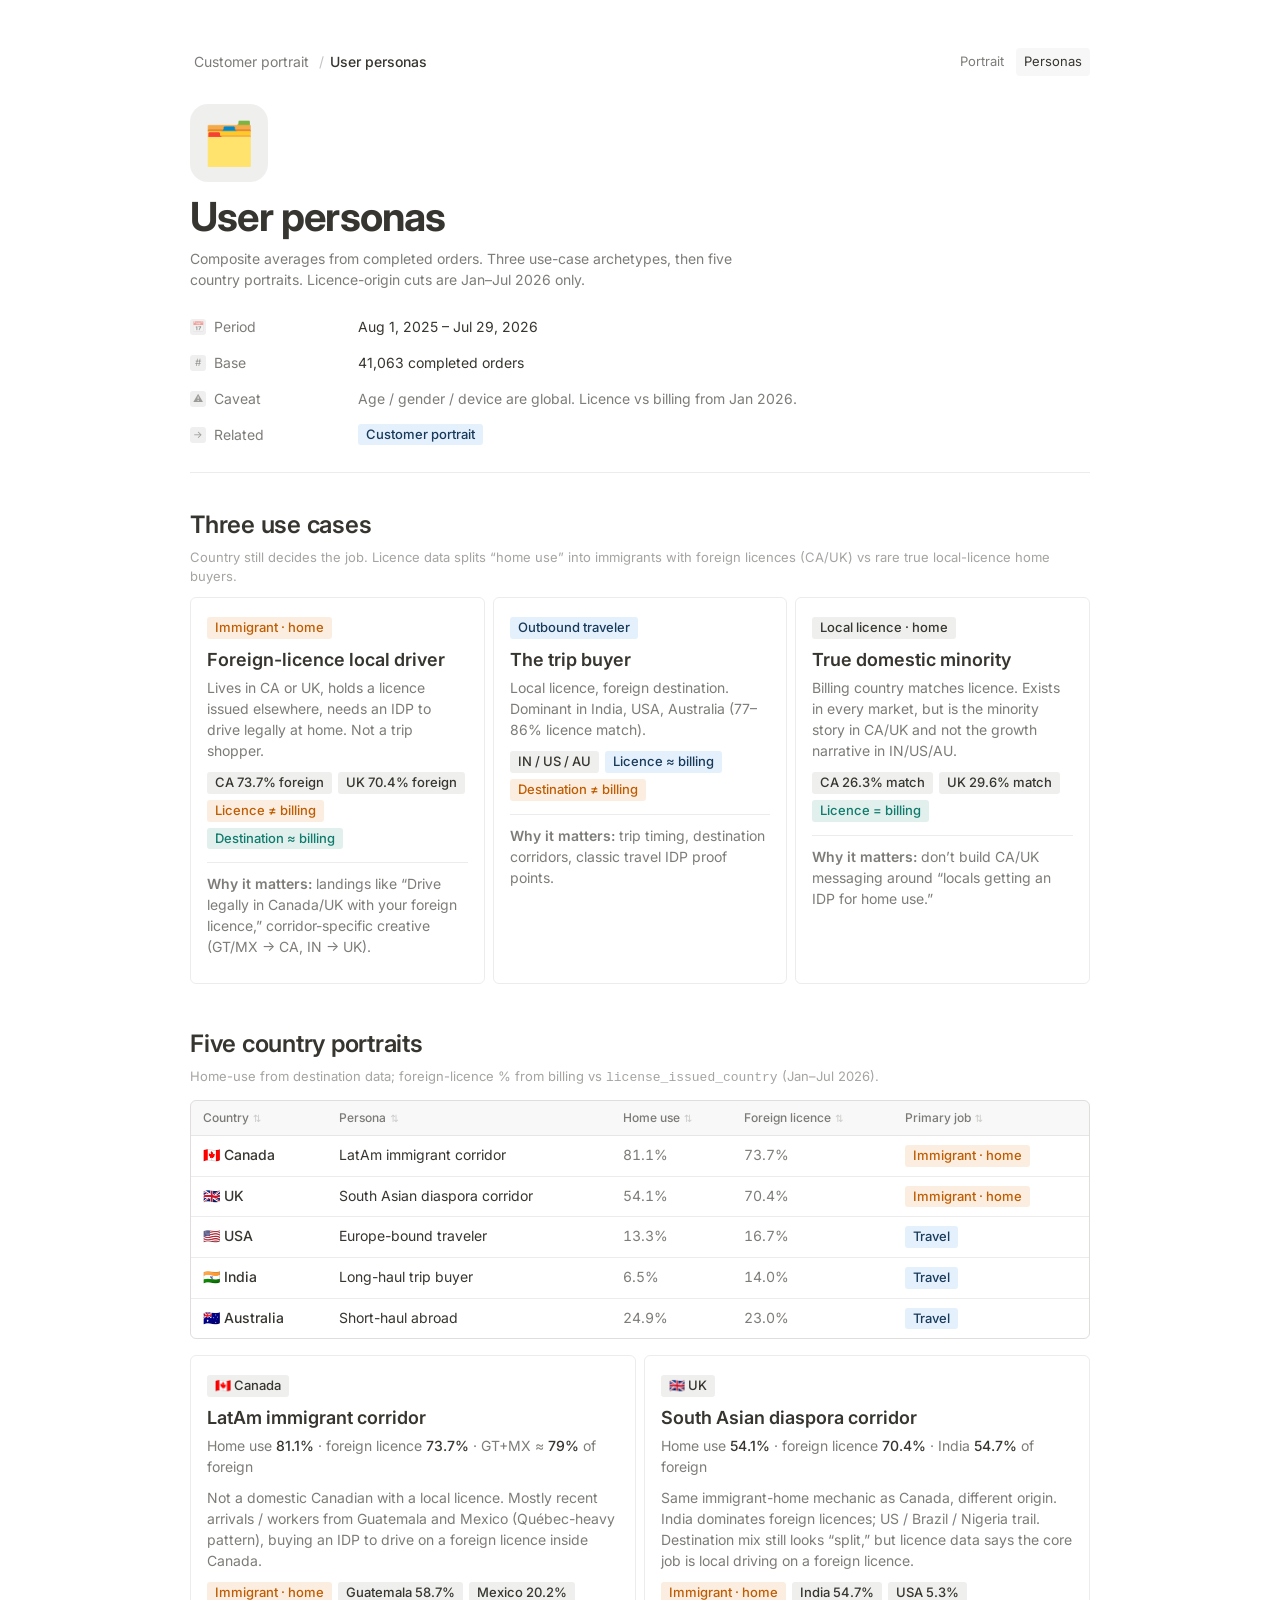
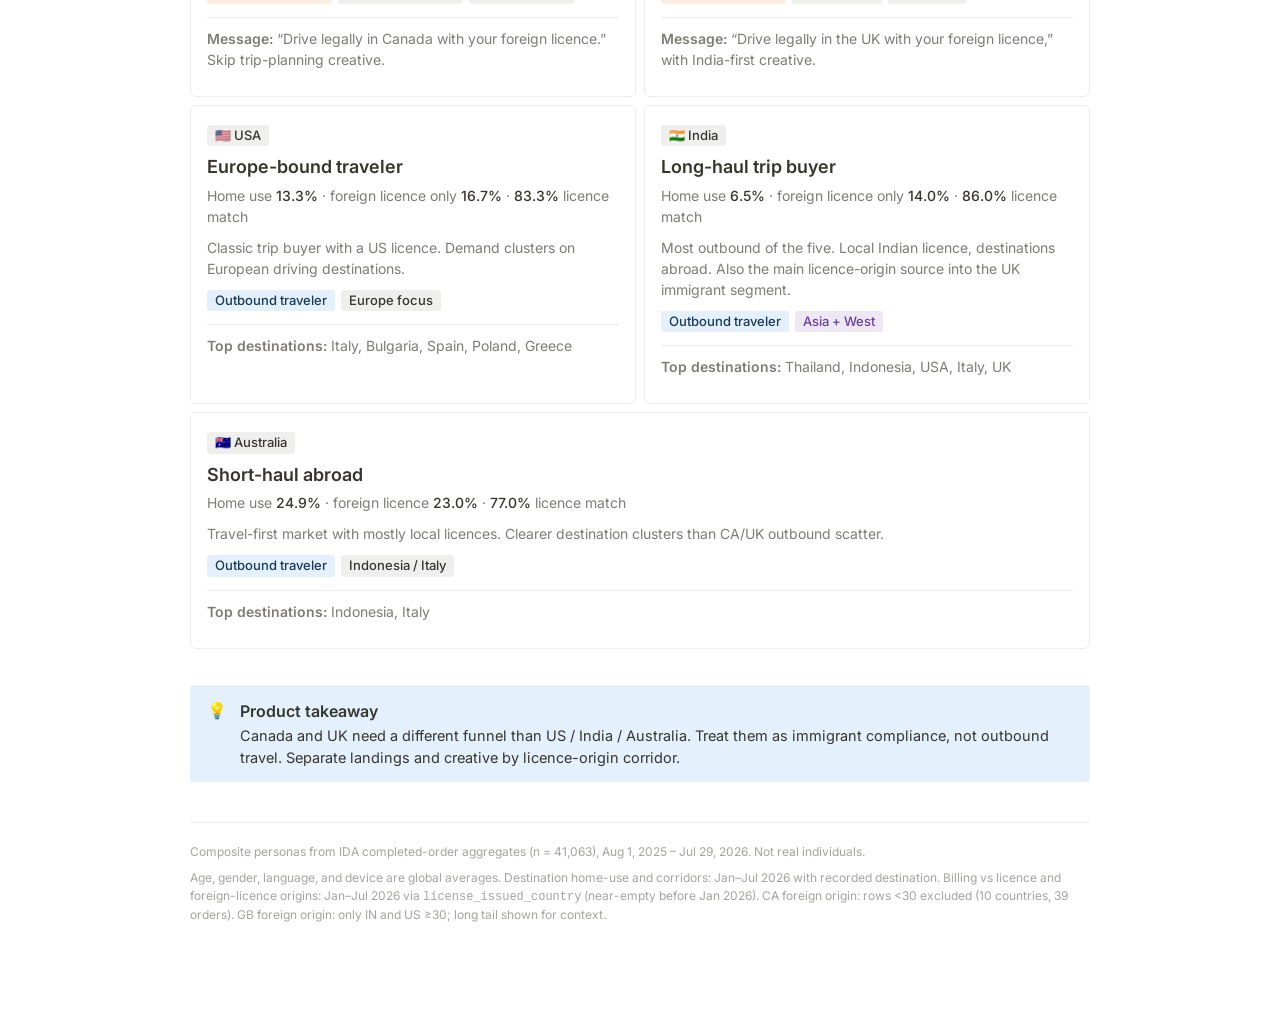
==== personas/index.html @ d4d8a725 "Serve portrait at / and personas at /personas, add favicon. Drop long HTML filenames and keep old pa" ====
<!DOCTYPE html>
<html lang="en">
<head>
<meta charset="UTF-8">
<meta name="viewport" content="width=device-width, initial-scale=1">
<title>User personas · IDA</title>
<link rel="preconnect" href="https://fonts.googleapis.com">
<link rel="preconnect" href="https://fonts.gstatic.com" crossorigin>
<link href="https://fonts.googleapis.com/css2?family=Inter:wght@400;500;600;700&display=swap" rel="stylesheet">
<link rel="stylesheet" href="../notion.css">
<link rel="icon" href="../favicon.svg" type="image/svg+xml">
</head>
<body>
<div class="page">
  <div class="topbar">
    <div class="crumbs">
      <a href="/">Customer portrait</a>
      <span class="sep">/</span>
      <span class="current">User personas</span>
    </div>
    <div class="toplinks">
      <a href="/">Portrait</a>
      <a class="active" href="/personas">Personas</a>
    </div>
  </div>

  <div class="page-icon" aria-hidden="true">🗂️</div>
  <h1>User personas</h1>
  <p class="page-desc">Composite averages from completed orders. Three use-case archetypes, then five country portraits. Licence-origin cuts are Jan–Jul 2026 only.</p>

  <div class="props">
    <div class="prop"><div class="k"><span class="dot">📅</span>Period</div><div class="v">Aug 1, 2025 – Jul 29, 2026</div></div>
    <div class="prop"><div class="k"><span class="dot">#</span>Base</div><div class="v">41,063 completed orders</div></div>
    <div class="prop"><div class="k"><span class="dot">⚠</span>Caveat</div><div class="v muted">Age / gender / device are global. Licence vs billing from Jan 2026.</div></div>
    <div class="prop"><div class="k"><span class="dot">→</span>Related</div><div class="v"><a href="/" style="color:inherit;"><span class="tag blue">Customer portrait</span></a></div></div>
  </div>

  <section>
    <h2>Three use cases</h2>
    <p class="caption">Country still decides the job. Licence data splits “home use” into immigrants with foreign licences (CA/UK) vs rare true local-licence home buyers.</p>
    <div class="persona-grid" style="grid-template-columns:1fr 1fr 1fr;">
      <div class="persona">
        <div style="margin-bottom:8px;"><span class="tag orange">Immigrant · home</span></div>
        <h3>Foreign-licence local driver</h3>
        <p>Lives in CA or UK, holds a licence issued elsewhere, needs an IDP to drive legally at home. Not a trip shopper.</p>
        <div class="chips">
          <span class="tag gray">CA 73.7% foreign</span>
          <span class="tag gray">UK 70.4% foreign</span>
          <span class="tag orange">Licence ≠ billing</span>
          <span class="tag green">Destination ≈ billing</span>
        </div>
        <p class="why"><strong>Why it matters:</strong> landings like “Drive legally in Canada/UK with your foreign licence,” corridor-specific creative (GT/MX → CA, IN → UK).</p>
      </div>
      <div class="persona">
        <div style="margin-bottom:8px;"><span class="tag blue">Outbound traveler</span></div>
        <h3>The trip buyer</h3>
        <p>Local licence, foreign destination. Dominant in India, USA, Australia (77–86% licence match).</p>
        <div class="chips">
          <span class="tag gray">IN / US / AU</span>
          <span class="tag blue">Licence ≈ billing</span>
          <span class="tag orange">Destination ≠ billing</span>
        </div>
        <p class="why"><strong>Why it matters:</strong> trip timing, destination corridors, classic travel IDP proof points.</p>
      </div>
      <div class="persona">
        <div style="margin-bottom:8px;"><span class="tag gray">Local licence · home</span></div>
        <h3>True domestic minority</h3>
        <p>Billing country matches licence. Exists in every market, but is the minority story in CA/UK and not the growth narrative in IN/US/AU.</p>
        <div class="chips">
          <span class="tag gray">CA 26.3% match</span>
          <span class="tag gray">UK 29.6% match</span>
          <span class="tag green">Licence = billing</span>
        </div>
        <p class="why"><strong>Why it matters:</strong> don’t build CA/UK messaging around “locals getting an IDP for home use.”</p>
      </div>
    </div>
  </section>

  <section>
    <h2>Five country portraits</h2>
    <p class="caption">Home-use from destination data; foreign-licence % from billing vs <code>license_issued_country</code> (Jan–Jul 2026).</p>

    <div class="db">
      <table>
        <thead>
          <tr>
            <th>Country</th>
            <th>Persona</th>
            <th>Home use</th>
            <th>Foreign licence</th>
            <th>Primary job</th>
          </tr>
        </thead>
        <tbody>
          <tr>
            <td class="title">🇨🇦 Canada</td>
            <td>LatAm immigrant corridor</td>
            <td class="num">81.1%</td>
            <td class="num">73.7%</td>
            <td><span class="tag orange">Immigrant · home</span></td>
          </tr>
          <tr>
            <td class="title">🇬🇧 UK</td>
            <td>South Asian diaspora corridor</td>
            <td class="num">54.1%</td>
            <td class="num">70.4%</td>
            <td><span class="tag orange">Immigrant · home</span></td>
          </tr>
          <tr>
            <td class="title">🇺🇸 USA</td>
            <td>Europe-bound traveler</td>
            <td class="num">13.3%</td>
            <td class="num">16.7%</td>
            <td><span class="tag blue">Travel</span></td>
          </tr>
          <tr>
            <td class="title">🇮🇳 India</td>
            <td>Long-haul trip buyer</td>
            <td class="num">6.5%</td>
            <td class="num">14.0%</td>
            <td><span class="tag blue">Travel</span></td>
          </tr>
          <tr>
            <td class="title">🇦🇺 Australia</td>
            <td>Short-haul abroad</td>
            <td class="num">24.9%</td>
            <td class="num">23.0%</td>
            <td><span class="tag blue">Travel</span></td>
          </tr>
        </tbody>
      </table>
    </div>

    <div class="persona-grid" style="margin-top:16px;">
      <div class="persona">
        <div style="margin-bottom:8px;"><span class="tag gray">🇨🇦 Canada</span></div>
        <h3>LatAm immigrant corridor</h3>
        <p class="meta-line">Home use <b>81.1%</b> · foreign licence <b>73.7%</b> · GT+MX ≈ <b>79%</b> of foreign</p>
        <p>Not a domestic Canadian with a local licence. Mostly recent arrivals / workers from Guatemala and Mexico (Québec-heavy pattern), buying an IDP to drive on a foreign licence inside Canada.</p>
        <div class="chips">
          <span class="tag orange">Immigrant · home</span>
          <span class="tag gray">Guatemala 58.7%</span>
          <span class="tag gray">Mexico 20.2%</span>
        </div>
        <p class="why"><strong>Message:</strong> “Drive legally in Canada with your foreign licence.” Skip trip-planning creative.</p>
      </div>

      <div class="persona">
        <div style="margin-bottom:8px;"><span class="tag gray">🇬🇧 UK</span></div>
        <h3>South Asian diaspora corridor</h3>
        <p class="meta-line">Home use <b>54.1%</b> · foreign licence <b>70.4%</b> · India <b>54.7%</b> of foreign</p>
        <p>Same immigrant-home mechanic as Canada, different origin. India dominates foreign licences; US / Brazil / Nigeria trail. Destination mix still looks “split,” but licence data says the core job is local driving on a foreign licence.</p>
        <div class="chips">
          <span class="tag orange">Immigrant · home</span>
          <span class="tag gray">India 54.7%</span>
          <span class="tag gray">USA 5.3%</span>
        </div>
        <p class="why"><strong>Message:</strong> “Drive legally in the UK with your foreign licence,” with India-first creative.</p>
      </div>

      <div class="persona">
        <div style="margin-bottom:8px;"><span class="tag gray">🇺🇸 USA</span></div>
        <h3>Europe-bound traveler</h3>
        <p class="meta-line">Home use <b>13.3%</b> · foreign licence only <b>16.7%</b> · <b>83.3%</b> licence match</p>
        <p>Classic trip buyer with a US licence. Demand clusters on European driving destinations.</p>
        <div class="chips">
          <span class="tag blue">Outbound traveler</span>
          <span class="tag gray">Europe focus</span>
        </div>
        <p class="why"><strong>Top destinations:</strong> Italy, Bulgaria, Spain, Poland, Greece</p>
      </div>

      <div class="persona">
        <div style="margin-bottom:8px;"><span class="tag gray">🇮🇳 India</span></div>
        <h3>Long-haul trip buyer</h3>
        <p class="meta-line">Home use <b>6.5%</b> · foreign licence only <b>14.0%</b> · <b>86.0%</b> licence match</p>
        <p>Most outbound of the five. Local Indian licence, destinations abroad. Also the main licence-origin source into the UK immigrant segment.</p>
        <div class="chips">
          <span class="tag blue">Outbound traveler</span>
          <span class="tag purple">Asia + West</span>
        </div>
        <p class="why"><strong>Top destinations:</strong> Thailand, Indonesia, USA, Italy, UK</p>
      </div>

      <div class="persona" style="grid-column:1 / -1;">
        <div style="margin-bottom:8px;"><span class="tag gray">🇦🇺 Australia</span></div>
        <h3>Short-haul abroad</h3>
        <p class="meta-line">Home use <b>24.9%</b> · foreign licence <b>23.0%</b> · <b>77.0%</b> licence match</p>
        <p>Travel-first market with mostly local licences. Clearer destination clusters than CA/UK outbound scatter.</p>
        <div class="chips">
          <span class="tag blue">Outbound traveler</span>
          <span class="tag gray">Indonesia / Italy</span>
        </div>
        <p class="why"><strong>Top destinations:</strong> Indonesia, Italy</p>
      </div>
    </div>
  </section>

  <div class="callout" style="margin-top:8px;">
    <div class="ico">💡</div>
    <div class="body">
      <strong>Product takeaway</strong>
      <p>Canada and UK need a different funnel than US / India / Australia. Treat them as immigrant compliance, not outbound travel. Separate landings and creative by licence-origin corridor.</p>
    </div>
  </div>

  <div class="sources">
    <p>Composite personas from IDA completed-order aggregates (n = 41,063), Aug 1, 2025 – Jul 29, 2026. Not real individuals.</p>
    <p>Age, gender, language, and device are global averages. Destination home-use and corridors: Jan–Jul 2026 with recorded destination. Billing vs licence and foreign-licence origins: Jan–Jul 2026 via <code>license_issued_country</code> (near-empty before Jan 2026). CA foreign origin: rows &lt;30 excluded (10 countries, 39 orders). GB foreign origin: only IN and US ≥30; long tail shown for context.</p>
  </div>
</div>
<script src="../tablesort.js"></script>
</body>
</html>
---- notion.css ----
/* Notion-like report shell */
:root{
  --bg:#ffffff;
  --app:#f7f7f5;
  --text:#37352f;
  --text2:rgba(55,53,47,.65);
  --text3:rgba(55,53,47,.45);
  --border:rgba(55,53,47,.09);
  --border2:rgba(55,53,47,.16);
  --hover:rgba(55,53,47,.04);
  --blue:#2383e2;
  --blue-bg:rgba(35,131,226,.12);
  --blue-text:#183a5a;
  --gray-bg:rgba(55,53,47,.08);
  --green-bg:rgba(15,123,108,.12);
  --green-text:#0f7b6c;
  --orange-bg:rgba(217,115,13,.12);
  --orange-text:#c05c00;
  --pink-bg:rgba(173,26,114,.1);
  --pink-text:#9a2f6a;
  --brown-bg:rgba(100,71,58,.12);
  --brown-text:#64473a;
  --yellow-bg:rgba(203,145,47,.16);
  --yellow-text:#8a6a1f;
  --red-bg:rgba(212,76,71,.12);
  --red-text:#c4554d;
  --purple-bg:rgba(105,64,165,.12);
  --purple-text:#6940a5;
  --track:#ebebea;
  --fill:#37352f;
  --fill2:#2383e2;
  --radius:4px;
}
*{box-sizing:border-box;}
html{background:var(--app);}
body{
  margin:0;
  background:var(--bg);
  color:var(--text);
  font-family:Inter,ui-sans-serif,system-ui,-apple-system,BlinkMacSystemFont,"Segoe UI",Helvetica,Arial,sans-serif;
  font-size:16px;
  line-height:1.5;
  -webkit-font-smoothing:antialiased;
}
a{color:inherit;}
.page{
  max-width:900px;
  margin:0 auto;
  min-height:100vh;
  padding:48px 0 96px;
  background:var(--bg);
}
@media (max-width:900px){
  .page{padding:32px 24px 64px;}
}

/* chrome */
.topbar{
  display:flex; align-items:center; justify-content:space-between;
  gap:16px; margin:0 0 28px; font-size:14px; color:var(--text2);
}
.crumbs{display:flex; align-items:center; gap:6px; flex-wrap:wrap; min-width:0;}
.crumbs a{
  color:var(--text2); text-decoration:none; padding:2px 4px; border-radius:var(--radius);
}
.crumbs a:hover{background:var(--hover);}
.crumbs .sep{opacity:.45;}
.crumbs .current{color:var(--text); font-weight:500;}
.toplinks{display:flex; gap:4px; flex-shrink:0;}
.toplinks a{
  text-decoration:none; color:var(--text2); font-size:13px;
  padding:4px 8px; border-radius:var(--radius);
}
.toplinks a:hover,.toplinks a.active{background:var(--hover); color:var(--text);}

/* title block */
.page-icon{
  width:78px; height:78px; border-radius:18px;
  display:flex; align-items:center; justify-content:center;
  font-size:42px; line-height:1; margin:0 0 12px;
  background:var(--gray-bg);
}
h1{
  font-size:40px; font-weight:700; letter-spacing:-0.02em;
  line-height:1.15; margin:0 0 8px; color:var(--text);
}
.page-desc{
  font-size:14px; color:var(--text2); margin:0 0 20px; max-width:42em;
}

/* properties like Notion */
.props{
  display:flex; flex-direction:column; gap:2px;
  margin:0 0 28px; padding-bottom:20px; border-bottom:1px solid var(--border);
}
.prop{
  display:grid; grid-template-columns:160px 1fr; gap:8px;
  align-items:center; min-height:34px; padding:2px 0;
  font-size:14px;
}
.prop .k{color:var(--text2); display:flex; align-items:center; gap:8px;}
.prop .k .dot{
  width:16px; height:16px; border-radius:3px; background:var(--gray-bg);
  display:inline-flex; align-items:center; justify-content:center;
  font-size:10px; color:var(--text3);
}
.prop .v{color:var(--text);}
.prop .v.muted{color:var(--text2);}

/* tags / selects */
.tag{
  display:inline-flex; align-items:center;
  font-size:13px; font-weight:500; line-height:1.2;
  padding:3px 8px; border-radius:3px; margin:1px 2px 1px 0;
  white-space:nowrap;
}
.tag.gray{background:var(--gray-bg); color:var(--text);}
.tag.blue{background:var(--blue-bg); color:var(--blue-text);}
.tag.green{background:var(--green-bg); color:var(--green-text);}
.tag.orange{background:var(--orange-bg); color:var(--orange-text);}
.tag.yellow{background:var(--yellow-bg); color:var(--yellow-text);}
.tag.pink{background:var(--pink-bg); color:var(--pink-text);}
.tag.brown{background:var(--brown-bg); color:var(--brown-text);}
.tag.red{background:var(--red-bg); color:var(--red-text);}
.tag.purple{background:var(--purple-bg); color:var(--purple-text);}

/* blocks */
section{margin:0 0 36px;}
h2{
  font-size:24px; font-weight:600; letter-spacing:-0.01em;
  margin:0 0 8px; padding-top:8px; line-height:1.3;
}
h3{
  font-size:18px; font-weight:600; margin:0 0 6px; line-height:1.3;
}
.note,.caption{
  font-size:13px; color:var(--text3); margin:0 0 12px; line-height:1.45;
}
p{margin:0 0 8px;}
.divider{
  height:1px; background:var(--border); margin:8px 0 28px; border:0;
}

/* callout */
.callout{
  display:flex; gap:12px; align-items:flex-start;
  background:var(--blue-bg); border-radius:4px;
  padding:14px 16px; margin:0 0 28px;
}
.callout.green{background:var(--green-bg);}
.callout.orange{background:var(--orange-bg);}
.callout.gray{background:var(--gray-bg);}
.callout .ico{
  flex-shrink:0; width:22px; text-align:center; font-size:16px; line-height:1.4;
}
.callout .body{min-width:0;}
.callout .body strong{display:block; font-weight:600; margin-bottom:2px;}
.callout .body p{margin:0; font-size:14.5px; line-height:1.5; color:var(--text);}

/* hero metric */
.hero-metric{
  display:flex; flex-direction:column; gap:2px;
  padding:4px 0 20px;
}
.hero-metric .num{
  font-size:48px; font-weight:700; letter-spacing:-0.03em; line-height:1.1;
}
.hero-metric .lbl{font-size:14px; color:var(--text2);}

/* KPI as property-ish tiles */
.kpi-row{
  display:grid; grid-template-columns:repeat(4,1fr); gap:8px;
  margin:0 0 28px;
}
.kpi{
  background:var(--hover); border-radius:6px; padding:12px 14px;
}
.kpi .l{font-size:12px; color:var(--text2); margin-bottom:4px;}
.kpi .v{font-size:22px; font-weight:600; letter-spacing:-0.02em;}

/* bars */
.bar-list{display:flex; flex-direction:column; gap:6px;}
.bar{
  display:grid; grid-template-columns:120px 1fr 52px; gap:10px;
  align-items:center; padding:4px 6px; border-radius:4px;
}
.bar .name{font-size:14px; color:var(--text);}
.bar .track{height:6px; background:var(--track); border-radius:3px; overflow:hidden;}
.bar .fill{height:100%; border-radius:3px; background:var(--fill2);}
.bar .fill.dark{background:var(--fill);}
.bar .fill.pink{background:#ad1a72;}
.bar .pct{font-size:13px; color:var(--text2); text-align:right; font-variant-numeric:tabular-nums;}

/* gender */
.gender{
  display:flex; height:28px; border-radius:4px; overflow:hidden; margin:8px 0;
  font-size:12px; font-weight:500;
}
.gender > div{display:flex; align-items:center; justify-content:center; padding:0 8px;}
.gender .m{background:var(--blue-bg); color:var(--blue-text);}
.gender .f{background:var(--orange-bg); color:var(--orange-text);}
.legend{display:flex; gap:14px; margin-top:8px; font-size:13px; color:var(--text2);}
.legend span{display:inline-flex; align-items:center; gap:6px;}
.sw{width:10px; height:10px; border-radius:2px; display:inline-block;}

/* columns / corridors */
.cols{display:grid; grid-template-columns:repeat(3,1fr); gap:8px; margin:8px 0 12px;}
.col{
  background:var(--hover); border-radius:6px; padding:12px 14px;
}
.col .lbl{font-size:13px; font-weight:500; margin-bottom:8px;}
.col .list{font-size:14px; color:var(--text2); line-height:1.7;}
.col .list div{padding:1px 0;}

/* device cards → notion blocks */
.device-grid{display:grid; grid-template-columns:1fr 1fr; gap:8px;}
.device-grid.three{grid-template-columns:1fr 1fr 1fr;}
.device{
  border:1px solid var(--border); border-radius:6px; padding:14px 16px;
}
.device .l{font-size:13px; color:var(--text2); margin-bottom:2px;}
.device .v{font-size:20px; font-weight:600; letter-spacing:-0.02em;}
.device .v span{font-size:13px; font-weight:400; color:var(--text2);}
.device .m{font-size:13px; color:var(--text2); margin-top:6px;}

/* table (database vibe) */
.db{
  border:1px solid var(--border2); border-radius:6px; overflow:hidden;
  margin:8px 0 12px; font-size:14px;
}
.db table{width:100%; border-collapse:collapse;}
.db th,.db td{
  text-align:left; padding:8px 12px; border-bottom:1px solid var(--border);
  vertical-align:top;
}
.db th{
  font-size:12px; font-weight:500; color:var(--text2);
  background:rgba(55,53,47,.03);
}
.db th.sortable{
  cursor:pointer; user-select:none; white-space:nowrap;
}
.db th.sortable:hover{background:rgba(55,53,47,.06); color:var(--text);}
.db th.sortable .sort-ind{
  display:inline-block; margin-left:4px; opacity:.35; font-size:10px; vertical-align:middle;
}
.db th.sortable .sort-ind::after{content:"⇅";}
.db th.sortable[data-sort="asc"] .sort-ind{opacity:.9;}
.db th.sortable[data-sort="asc"] .sort-ind::after{content:"↑";}
.db th.sortable[data-sort="desc"] .sort-ind{opacity:.9;}
.db th.sortable[data-sort="desc"] .sort-ind::after{content:"↓";}
.db tr:last-child td{border-bottom:0;}
.db tbody tr:hover td{background:var(--hover);}
.db .num{font-variant-numeric:tabular-nums; color:var(--text2);}
.db .title{font-weight:500;}

/* personas */
.persona-grid{display:grid; grid-template-columns:1fr 1fr; gap:8px;}
.persona{
  border:1px solid var(--border); border-radius:6px; padding:16px;
}
.persona > p{font-size:14px; color:var(--text2); line-height:1.5; margin:0 0 10px;}
.chips{display:flex; flex-wrap:wrap; gap:4px; margin:0 0 12px;}
.why{
  font-size:13px; color:var(--text); line-height:1.45; margin:0;
  padding-top:10px; border-top:1px solid var(--border);
}
.why strong{font-weight:600;}
.meta-line{font-size:13px; color:var(--text2); margin:0 0 8px;}
.meta-line b{color:var(--text); font-weight:500;}

/* footer / source */
.sources{
  margin-top:40px; padding-top:20px; border-top:1px solid var(--border);
  font-size:12px; color:var(--text3); line-height:1.5;
}
.sources p{margin:0 0 8px;}

@media (max-width:720px){
  .kpi-row,.cols,.device-grid,.device-grid.three,.persona-grid{grid-template-columns:1fr !important;}
  .prop{grid-template-columns:1fr; gap:2px; padding:6px 0;}
  .bar{grid-template-columns:100px 1fr 44px;}
  h1{font-size:32px;}
}
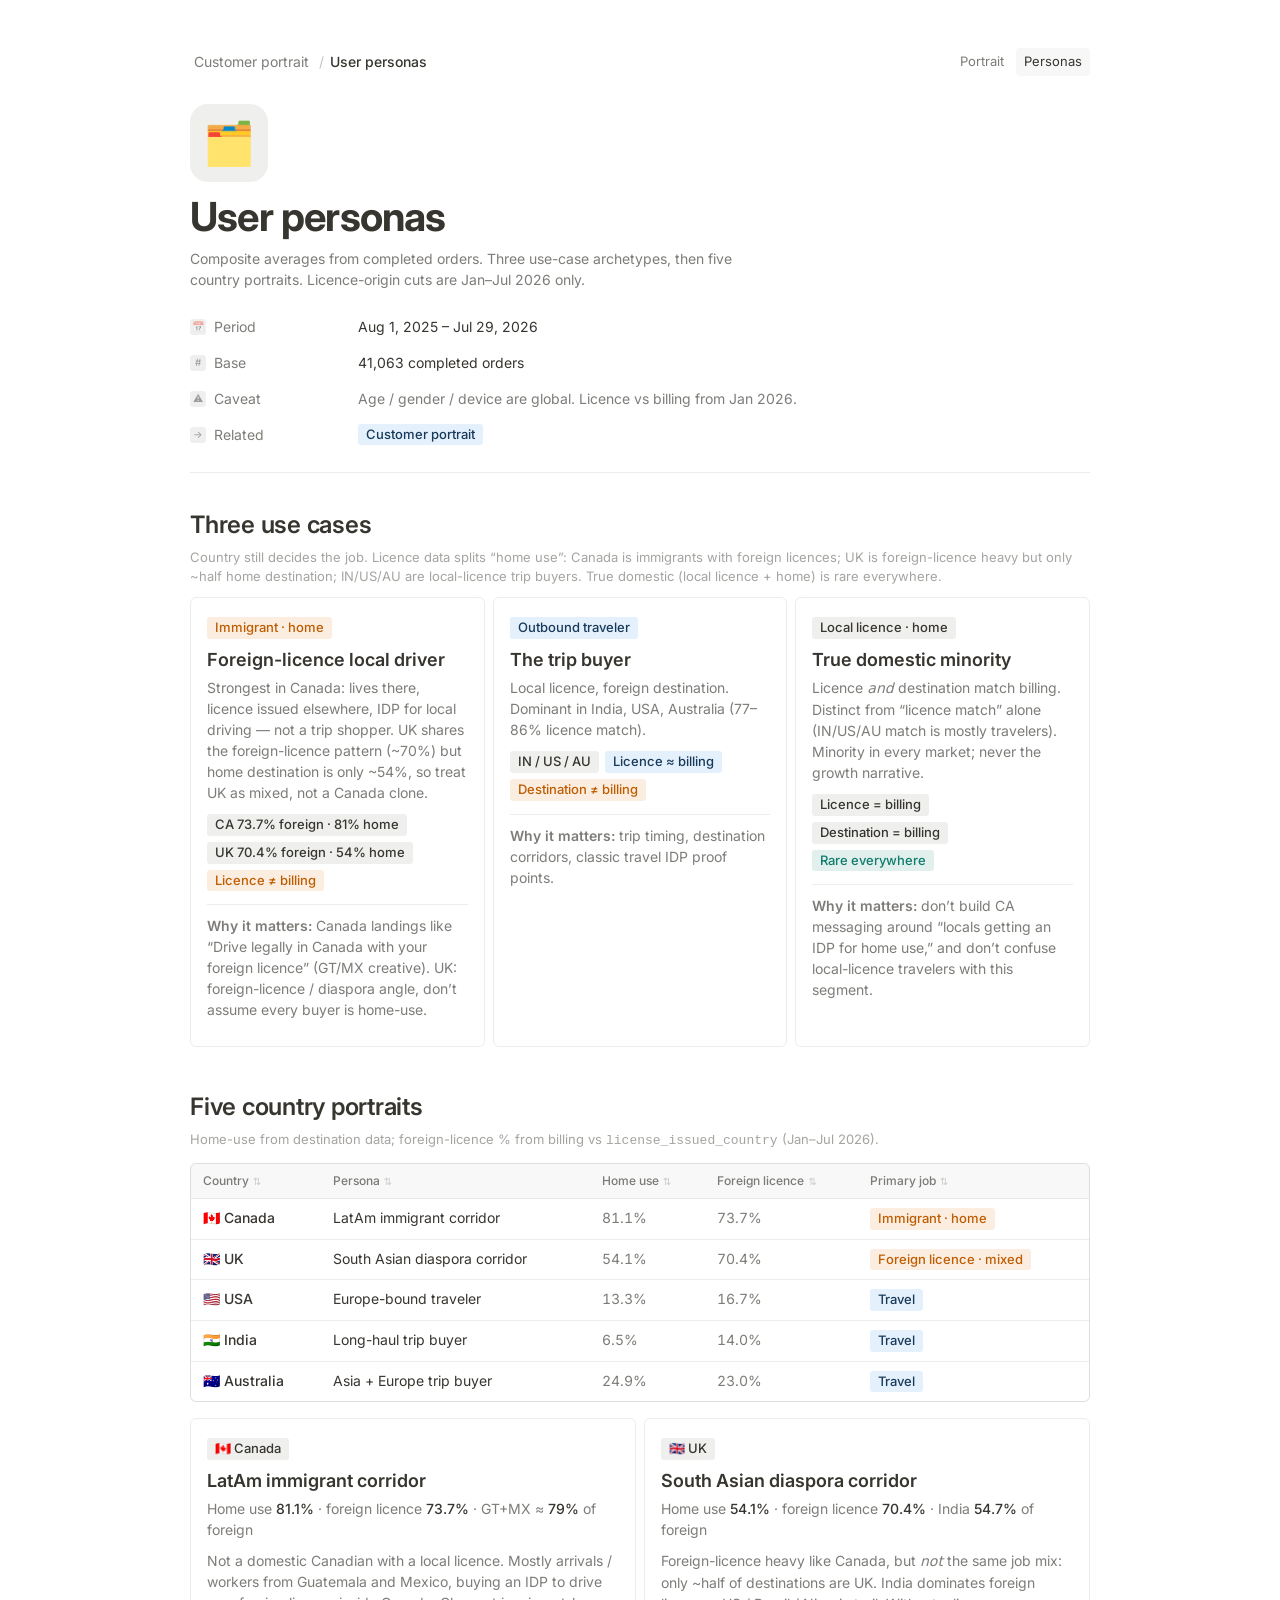
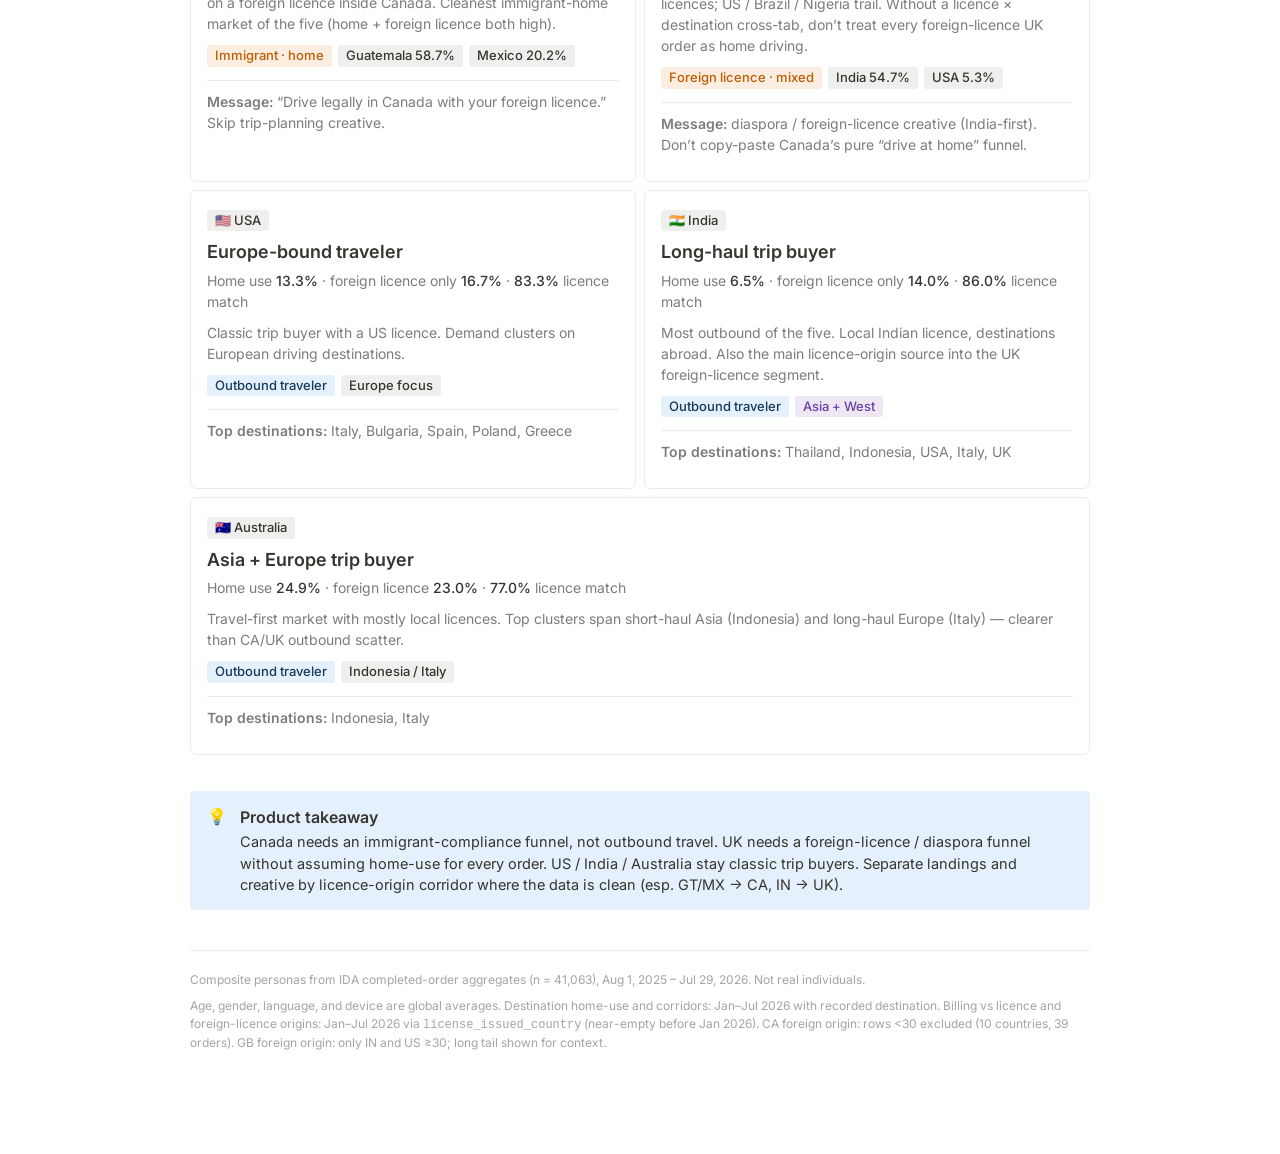
==== commit 3df4a3a7: "Fix narrative contradictions: UK as mixed, CA ≠ UK, drop unsupported claims. Separate Canada immigra" ====
--- a/personas/index.html
+++ b/personas/index.html
@@ -37,19 +37,18 @@
 
   <section>
     <h2>Three use cases</h2>
-    <p class="caption">Country still decides the job. Licence data splits “home use” into immigrants with foreign licences (CA/UK) vs rare true local-licence home buyers.</p>
+    <p class="caption">Country still decides the job. Licence data splits “home use”: Canada is immigrants with foreign licences; UK is foreign-licence heavy but only ~half home destination; IN/US/AU are local-licence trip buyers. True domestic (local licence + home) is rare everywhere.</p>
     <div class="persona-grid" style="grid-template-columns:1fr 1fr 1fr;">
       <div class="persona">
         <div style="margin-bottom:8px;"><span class="tag orange">Immigrant · home</span></div>
         <h3>Foreign-licence local driver</h3>
-        <p>Lives in CA or UK, holds a licence issued elsewhere, needs an IDP to drive legally at home. Not a trip shopper.</p>
-        <div class="chips">
-          <span class="tag gray">CA 73.7% foreign</span>
-          <span class="tag gray">UK 70.4% foreign</span>
+        <p>Strongest in Canada: lives there, licence issued elsewhere, IDP for local driving — not a trip shopper. UK shares the foreign-licence pattern (~70%) but home destination is only ~54%, so treat UK as mixed, not a Canada clone.</p>
+        <div class="chips">
+          <span class="tag gray">CA 73.7% foreign · 81% home</span>
+          <span class="tag gray">UK 70.4% foreign · 54% home</span>
           <span class="tag orange">Licence ≠ billing</span>
-          <span class="tag green">Destination ≈ billing</span>
-        </div>
-        <p class="why"><strong>Why it matters:</strong> landings like “Drive legally in Canada/UK with your foreign licence,” corridor-specific creative (GT/MX → CA, IN → UK).</p>
+        </div>
+        <p class="why"><strong>Why it matters:</strong> Canada landings like “Drive legally in Canada with your foreign licence” (GT/MX creative). UK: foreign-licence / diaspora angle, don’t assume every buyer is home-use.</p>
       </div>
       <div class="persona">
         <div style="margin-bottom:8px;"><span class="tag blue">Outbound traveler</span></div>
@@ -65,13 +64,13 @@
       <div class="persona">
         <div style="margin-bottom:8px;"><span class="tag gray">Local licence · home</span></div>
         <h3>True domestic minority</h3>
-        <p>Billing country matches licence. Exists in every market, but is the minority story in CA/UK and not the growth narrative in IN/US/AU.</p>
-        <div class="chips">
-          <span class="tag gray">CA 26.3% match</span>
-          <span class="tag gray">UK 29.6% match</span>
-          <span class="tag green">Licence = billing</span>
-        </div>
-        <p class="why"><strong>Why it matters:</strong> don’t build CA/UK messaging around “locals getting an IDP for home use.”</p>
+        <p>Licence <em>and</em> destination match billing. Distinct from “licence match” alone (IN/US/AU match is mostly travelers). Minority in every market; never the growth narrative.</p>
+        <div class="chips">
+          <span class="tag gray">Licence = billing</span>
+          <span class="tag gray">Destination = billing</span>
+          <span class="tag green">Rare everywhere</span>
+        </div>
+        <p class="why"><strong>Why it matters:</strong> don’t build CA messaging around “locals getting an IDP for home use,” and don’t confuse local-licence travelers with this segment.</p>
       </div>
     </div>
   </section>
@@ -104,7 +103,7 @@
             <td>South Asian diaspora corridor</td>
             <td class="num">54.1%</td>
             <td class="num">70.4%</td>
-            <td><span class="tag orange">Immigrant · home</span></td>
+            <td><span class="tag orange">Foreign licence · mixed</span></td>
           </tr>
           <tr>
             <td class="title">🇺🇸 USA</td>
@@ -122,7 +121,7 @@
           </tr>
           <tr>
             <td class="title">🇦🇺 Australia</td>
-            <td>Short-haul abroad</td>
+            <td>Asia + Europe trip buyer</td>
             <td class="num">24.9%</td>
             <td class="num">23.0%</td>
             <td><span class="tag blue">Travel</span></td>
@@ -136,7 +135,7 @@
         <div style="margin-bottom:8px;"><span class="tag gray">🇨🇦 Canada</span></div>
         <h3>LatAm immigrant corridor</h3>
         <p class="meta-line">Home use <b>81.1%</b> · foreign licence <b>73.7%</b> · GT+MX ≈ <b>79%</b> of foreign</p>
-        <p>Not a domestic Canadian with a local licence. Mostly recent arrivals / workers from Guatemala and Mexico (Québec-heavy pattern), buying an IDP to drive on a foreign licence inside Canada.</p>
+        <p>Not a domestic Canadian with a local licence. Mostly arrivals / workers from Guatemala and Mexico, buying an IDP to drive on a foreign licence inside Canada. Cleanest immigrant-home market of the five (home + foreign licence both high).</p>
         <div class="chips">
           <span class="tag orange">Immigrant · home</span>
           <span class="tag gray">Guatemala 58.7%</span>
@@ -149,13 +148,13 @@
         <div style="margin-bottom:8px;"><span class="tag gray">🇬🇧 UK</span></div>
         <h3>South Asian diaspora corridor</h3>
         <p class="meta-line">Home use <b>54.1%</b> · foreign licence <b>70.4%</b> · India <b>54.7%</b> of foreign</p>
-        <p>Same immigrant-home mechanic as Canada, different origin. India dominates foreign licences; US / Brazil / Nigeria trail. Destination mix still looks “split,” but licence data says the core job is local driving on a foreign licence.</p>
-        <div class="chips">
-          <span class="tag orange">Immigrant · home</span>
+        <p>Foreign-licence heavy like Canada, but <em>not</em> the same job mix: only ~half of destinations are UK. India dominates foreign licences; US / Brazil / Nigeria trail. Without a licence × destination cross-tab, don’t treat every foreign-licence UK order as home driving.</p>
+        <div class="chips">
+          <span class="tag orange">Foreign licence · mixed</span>
           <span class="tag gray">India 54.7%</span>
           <span class="tag gray">USA 5.3%</span>
         </div>
-        <p class="why"><strong>Message:</strong> “Drive legally in the UK with your foreign licence,” with India-first creative.</p>
+        <p class="why"><strong>Message:</strong> diaspora / foreign-licence creative (India-first). Don’t copy-paste Canada’s pure “drive at home” funnel.</p>
       </div>
 
       <div class="persona">
@@ -174,7 +173,7 @@
         <div style="margin-bottom:8px;"><span class="tag gray">🇮🇳 India</span></div>
         <h3>Long-haul trip buyer</h3>
         <p class="meta-line">Home use <b>6.5%</b> · foreign licence only <b>14.0%</b> · <b>86.0%</b> licence match</p>
-        <p>Most outbound of the five. Local Indian licence, destinations abroad. Also the main licence-origin source into the UK immigrant segment.</p>
+        <p>Most outbound of the five. Local Indian licence, destinations abroad. Also the main licence-origin source into the UK foreign-licence segment.</p>
         <div class="chips">
           <span class="tag blue">Outbound traveler</span>
           <span class="tag purple">Asia + West</span>
@@ -184,9 +183,9 @@
 
       <div class="persona" style="grid-column:1 / -1;">
         <div style="margin-bottom:8px;"><span class="tag gray">🇦🇺 Australia</span></div>
-        <h3>Short-haul abroad</h3>
+        <h3>Asia + Europe trip buyer</h3>
         <p class="meta-line">Home use <b>24.9%</b> · foreign licence <b>23.0%</b> · <b>77.0%</b> licence match</p>
-        <p>Travel-first market with mostly local licences. Clearer destination clusters than CA/UK outbound scatter.</p>
+        <p>Travel-first market with mostly local licences. Top clusters span short-haul Asia (Indonesia) and long-haul Europe (Italy) — clearer than CA/UK outbound scatter.</p>
         <div class="chips">
           <span class="tag blue">Outbound traveler</span>
           <span class="tag gray">Indonesia / Italy</span>
@@ -200,7 +199,7 @@
     <div class="ico">💡</div>
     <div class="body">
       <strong>Product takeaway</strong>
-      <p>Canada and UK need a different funnel than US / India / Australia. Treat them as immigrant compliance, not outbound travel. Separate landings and creative by licence-origin corridor.</p>
+      <p>Canada needs an immigrant-compliance funnel, not outbound travel. UK needs a foreign-licence / diaspora funnel without assuming home-use for every order. US / India / Australia stay classic trip buyers. Separate landings and creative by licence-origin corridor where the data is clean (esp. GT/MX → CA, IN → UK).</p>
     </div>
   </div>
 
